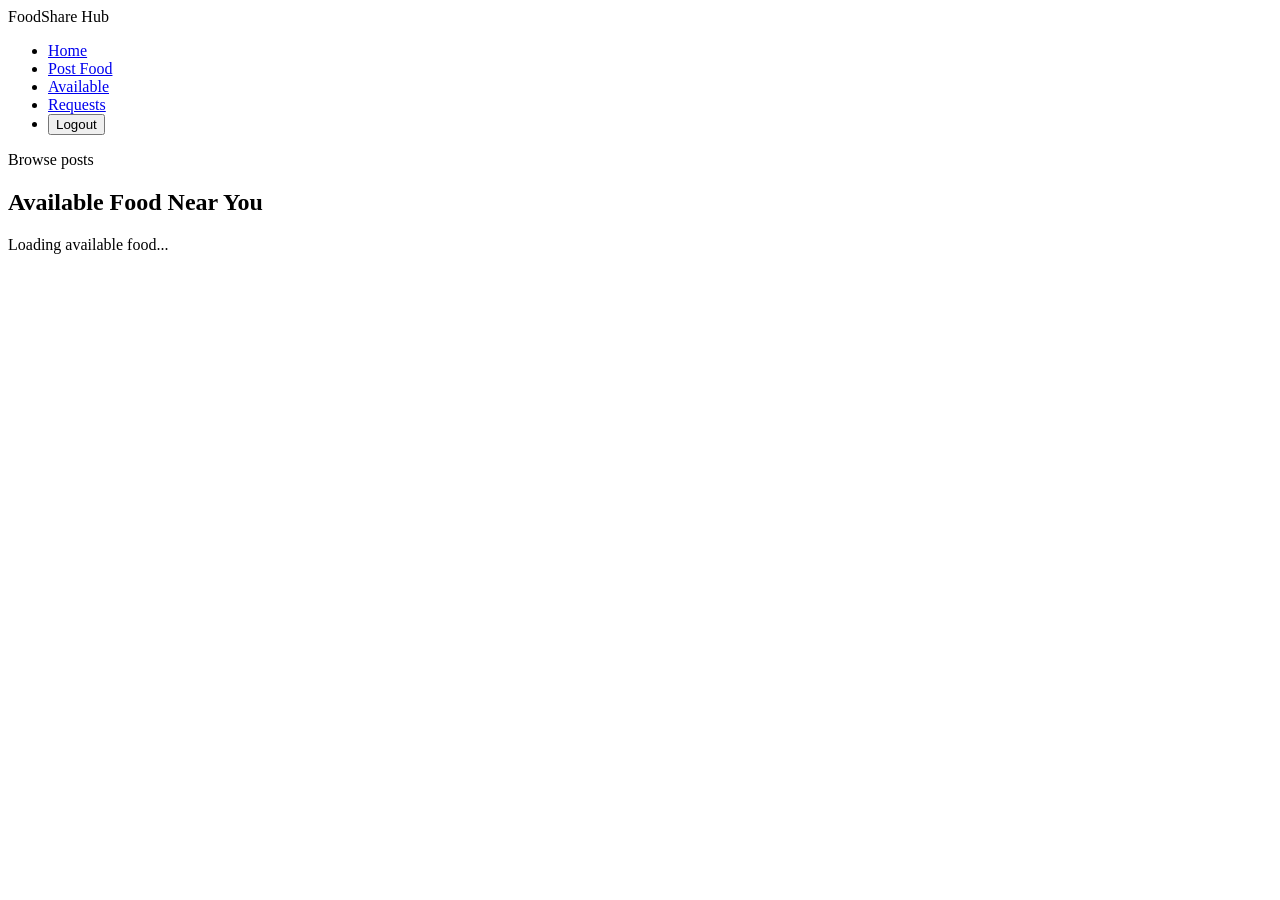
==== available.html @ a77d0328 "Add files via upload" ====
<!DOCTYPE html>
<html lang="en">
<head>
    <meta charset="UTF-8">
    <meta name="viewport" content="width=device-width, initial-scale=1.0">
    <title>Available Food - FoodShare Hub</title>
    <link rel="stylesheet" href="style.css">
    <link href="https://fonts.googleapis.com/css2?family=Poppins:wght@300;400;500;600;700&display=swap" rel="stylesheet">
</head>
<body>
    <nav class="main-nav" aria-label="Primary navigation">
        <div class="nav-brand">
            <span class="brand-logo nav-logo" aria-hidden="true">
                <span class="logo-bowl"></span>
                <span class="logo-leaf leaf-left"></span>
                <span class="logo-leaf leaf-right"></span>
                <span class="logo-steam steam-one"></span>
                <span class="logo-steam steam-two"></span>
            </span>
            <span>FoodShare Hub</span>
        </div>
        <ul class="nav-links">
            <li><a href="home.html" class="nav-link">Home</a></li>
            <li><a href="post.html" class="nav-link">Post Food</a></li>
            <li><a href="available.html" class="nav-link active" aria-current="page">Available</a></li>
            <li><a href="requests.html" class="nav-link">Requests</a></li>
            <li><button id="logoutBtn" type="button" class="nav-link logout">Logout</button></li>
        </ul>
    </nav>

    <main class="dashboard-main">
        <section class="dashboard-page active">
            <div class="page-header">
                <div>
                    <p class="eyebrow">Browse posts</p>
                    <h1>Available Food Near You</h1>
                </div>
            </div>
            <div id="foodListings" class="food-grid">
                <div class="empty-card">Loading available food...</div>
            </div>
        </section>
    </main>

    <script src="script.js"></script>
</body>
</html>
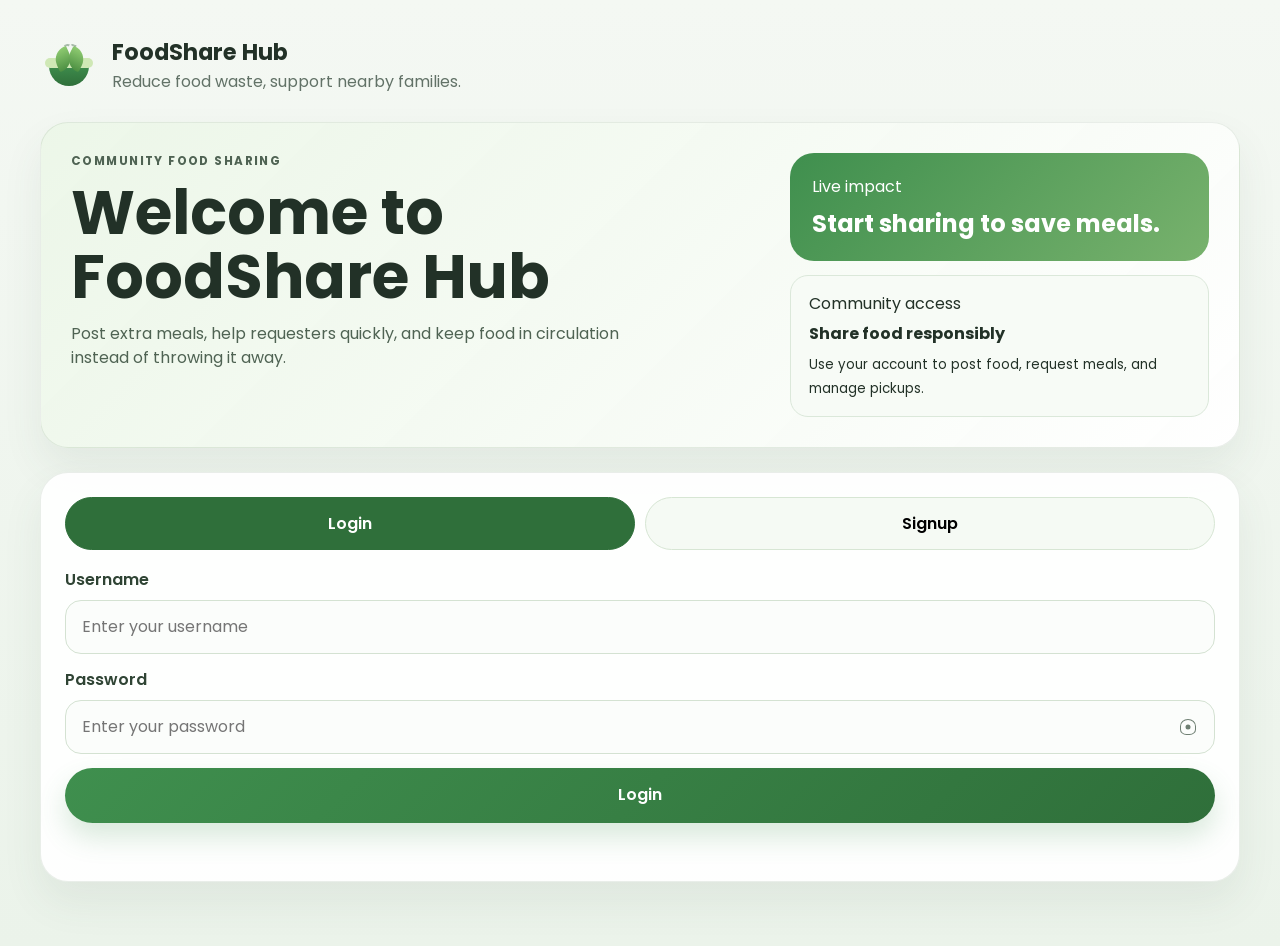
==== commit 46888f5c: "update error" ====
--- a/available.html
+++ b/available.html
@@ -4,7 +4,8 @@
     <meta charset="UTF-8">
     <meta name="viewport" content="width=device-width, initial-scale=1.0">
     <title>Available Food - FoodShare Hub</title>
-    <link rel="stylesheet" href="style.css">
+    <link rel="stylesheet" href="css/common.css">
+    <link rel="stylesheet" href="css/pages.css">
     <link href="https://fonts.googleapis.com/css2?family=Poppins:wght@300;400;500;600;700&display=swap" rel="stylesheet">
 </head>
 <body>
@@ -20,7 +21,7 @@
             <span>FoodShare Hub</span>
         </div>
         <ul class="nav-links">
-            <li><a href="home.html" class="nav-link">Home</a></li>
+            <li><a href="index.html" class="nav-link">Home</a></li>
             <li><a href="post.html" class="nav-link">Post Food</a></li>
             <li><a href="available.html" class="nav-link active" aria-current="page">Available</a></li>
             <li><a href="requests.html" class="nav-link">Requests</a></li>
@@ -42,6 +43,12 @@
         </section>
     </main>
 
-    <script src="script.js"></script>
+    <script src="supabase-config.js"></script>
+    <script src="js/core/store.js"></script>
+    <script src="js/core/app.js"></script>
+    <script src="js/modules/auth.js"></script>
+    <script src="js/modules/ui.js"></script>
+    <script src="js/modules/food.js"></script>
+    <script src="js/bootstrap/available.js"></script>
 </body>
 </html>
--- a/css/common.css
+++ b/css/common.css
@@ -0,0 +1,758 @@
+* {
+    margin: 0;
+    padding: 0;
+    box-sizing: border-box;
+}
+
+body {
+    font-family: 'Poppins', sans-serif;
+    color: #223127;
+    background: linear-gradient(180deg, #f4f8f3 0%, #ebf3ea 100%);
+    min-height: 100vh;
+    line-height: 1.5;
+}
+
+button,
+input,
+textarea,
+select {
+    font: inherit;
+}
+
+a {
+    color: inherit;
+    text-decoration: none;
+}
+
+.hidden {
+    display: none !important;
+}
+
+.btn {
+    border: none;
+    border-radius: 999px;
+    padding: 0.95rem 1.4rem;
+    font-weight: 600;
+    cursor: pointer;
+    transition: transform 0.2s ease, box-shadow 0.2s ease;
+}
+
+.btn:hover,
+.text-link:hover {
+    transform: translateY(-1px);
+}
+
+.btn-primary {
+    background: linear-gradient(135deg, #3f8f4e, #2f6f3a);
+    color: #fff;
+    box-shadow: 0 14px 28px rgba(63, 143, 78, 0.2);
+}
+
+.btn-secondary {
+    background: #fff;
+    color: #2f6f3a;
+    border: 1px solid #cfe0cf;
+}
+
+.full-width {
+    width: 100%;
+}
+
+.eyebrow {
+    text-transform: uppercase;
+    letter-spacing: 0.12em;
+    font-size: 0.74rem;
+    color: #527056;
+    font-weight: 700;
+}
+
+.welcome-shell {
+    width: min(1200px, calc(100% - 32px));
+    margin: 0 auto;
+    padding: 24px 0 48px;
+}
+
+.landing-header {
+    display: flex;
+    justify-content: space-between;
+    align-items: center;
+    gap: 16px;
+    padding: 12px 0 28px;
+}
+
+.brand-lockup {
+    display: flex;
+    align-items: center;
+    gap: 14px;
+}
+
+.brand-logo {
+    position: relative;
+    width: 58px;
+    height: 58px;
+    display: inline-block;
+    flex: 0 0 auto;
+}
+
+.nav-brand {
+    display: inline-flex;
+    align-items: center;
+    gap: 12px;
+    font-weight: 700;
+}
+
+.main-nav {
+    width: min(1200px, calc(100% - 32px));
+    margin: 0 auto;
+    padding: 24px 0 8px;
+    display: flex;
+    align-items: center;
+    justify-content: space-between;
+    gap: 16px;
+}
+
+.nav-links {
+    list-style: none;
+    display: flex;
+    align-items: center;
+    gap: 10px;
+    flex-wrap: wrap;
+}
+
+.nav-link {
+    display: inline-flex;
+    align-items: center;
+    justify-content: center;
+    padding: 0.75rem 1rem;
+    border-radius: 999px;
+    border: 1px solid transparent;
+    background: rgba(255, 255, 255, 0.78);
+    color: #2f4434;
+    font-weight: 600;
+    cursor: pointer;
+}
+
+.nav-link.active {
+    background: #2f6f3a;
+    color: #fff;
+}
+
+.nav-link.logout {
+    border-color: #d4e2d2;
+}
+
+.nav-logo {
+    width: 40px;
+    height: 40px;
+}
+
+.logo-bowl {
+    position: absolute;
+    left: 50%;
+    bottom: 8px;
+    width: 40px;
+    height: 22px;
+    transform: translateX(-50%);
+    border-radius: 0 0 22px 22px;
+    background: linear-gradient(180deg, #3f8f4e, #2f6f3a);
+    box-shadow: inset 0 2px 0 rgba(255, 255, 255, 0.2);
+}
+
+.logo-bowl::before {
+    content: '';
+    position: absolute;
+    left: 50%;
+    top: -6px;
+    width: 48px;
+    height: 10px;
+    transform: translateX(-50%);
+    border-radius: 999px;
+    background: #cfe8b5;
+}
+
+.logo-leaf {
+    position: absolute;
+    top: 12px;
+    width: 16px;
+    height: 22px;
+    background: linear-gradient(180deg, #90cc72, #4c8f42);
+    border-radius: 16px 2px 16px 2px;
+}
+
+.leaf-left {
+    left: 15px;
+    transform: rotate(-24deg);
+}
+
+.leaf-right {
+    right: 14px;
+    transform: rotate(26deg) scaleX(-1);
+}
+
+.logo-steam {
+    position: absolute;
+    top: 8px;
+    width: 8px;
+    height: 18px;
+    border-radius: 999px;
+    border: 2px solid rgba(79, 114, 83, 0.45);
+    border-color: rgba(79, 114, 83, 0.45) transparent transparent transparent;
+}
+
+.steam-one {
+    left: 24px;
+    transform: rotate(-8deg);
+}
+
+.steam-two {
+    right: 22px;
+    transform: rotate(14deg);
+}
+
+.brand-lockup h1 {
+    font-size: 1.4rem;
+}
+
+.brand-lockup p,
+.session-meta,
+.auth-hint {
+    color: #627267;
+}
+
+.landing-actions,
+.hero-buttons {
+    display: flex;
+    gap: 12px;
+    flex-wrap: wrap;
+}
+
+.landing-main {
+    display: grid;
+    gap: 24px;
+}
+
+.hero-card,
+.auth-card,
+.feature-card,
+.summary-card,
+.content-panel,
+.food-form,
+.food-card {
+    background: rgba(255, 255, 255, 0.92);
+    border: 1px solid rgba(80, 112, 86, 0.12);
+    border-radius: 28px;
+    box-shadow: 0 20px 40px rgba(68, 92, 73, 0.08);
+}
+
+.hero-card {
+    display: grid;
+    grid-template-columns: minmax(0, 1.5fr) minmax(280px, 0.9fr);
+    gap: 20px;
+    padding: 30px;
+    background: linear-gradient(135deg, rgba(235, 246, 231, 0.95), rgba(255, 255, 255, 0.98));
+}
+
+.hero-copy h2 {
+    font-size: clamp(2.2rem, 5vw, 3.8rem);
+    line-height: 1.05;
+    margin: 10px 0 14px;
+}
+
+.hero-copy p {
+    max-width: 58ch;
+    color: #4f6353;
+}
+
+.hero-side {
+    display: grid;
+    gap: 14px;
+}
+
+.metric-tile {
+    padding: 22px;
+    border-radius: 24px;
+    background: linear-gradient(135deg, #3f8f4e, #78b26d);
+    color: #fff;
+}
+
+.metric-tile strong {
+    display: block;
+    font-size: 1.5rem;
+    line-height: 1.25;
+    margin-top: 10px;
+}
+
+.metric-stack {
+    display: grid;
+    gap: 12px;
+}
+
+.mini-card,
+.mini-item,
+.empty-card {
+    padding: 16px 18px;
+    border-radius: 18px;
+    background: #f7fbf6;
+    border: 1px solid #dbe8da;
+}
+
+.mini-card strong {
+    display: block;
+    margin: 6px 0;
+}
+
+.text-link {
+    background: transparent;
+    border: 0;
+    padding: 0;
+    color: #2f6f3a;
+    font-weight: 600;
+    cursor: pointer;
+}
+
+.feature-grid {
+    display: grid;
+    grid-template-columns: repeat(3, minmax(0, 1fr));
+    gap: 18px;
+}
+
+.feature-card {
+    padding: 24px;
+}
+
+.feature-card h3 {
+    margin-bottom: 10px;
+}
+
+.auth-card {
+    padding: 24px;
+}
+
+.auth-tabs {
+    display: flex;
+    gap: 10px;
+    margin-bottom: 18px;
+}
+
+.auth-tab {
+    flex: 1;
+    border: 1px solid #d7e6d4;
+    border-radius: 999px;
+    padding: 0.85rem 1rem;
+    background: #f5faf4;
+    cursor: pointer;
+    font-weight: 600;
+}
+
+.auth-tab.active {
+    background: #2f6f3a;
+    color: #fff;
+    border-color: #2f6f3a;
+}
+
+.auth-panel {
+    display: none;
+}
+
+.auth-panel.active {
+    display: block;
+}
+
+.auth-form {
+    display: grid;
+    gap: 14px;
+}
+
+.dashboard-shell {
+    display: grid;
+    grid-template-columns: 280px minmax(0, 1fr);
+    min-height: 100vh;
+}
+
+.sidebar {
+    background: #1f3324;
+    color: #e9f5e8;
+    padding: 24px 18px;
+}
+
+.sidebar-header {
+    margin-bottom: 24px;
+}
+
+.sidebar-header h2 {
+    margin-top: 8px;
+}
+
+.sidebar .eyebrow,
+.session-meta {
+    color: #adc7af;
+}
+
+.sidebar-nav {
+    display: grid;
+    gap: 8px;
+}
+
+.side-link {
+    text-align: left;
+    border: 0;
+    border-radius: 16px;
+    padding: 14px 16px;
+    background: transparent;
+    color: inherit;
+    cursor: pointer;
+}
+
+.side-link.active,
+.side-link:hover {
+    background: rgba(255, 255, 255, 0.09);
+}
+
+.logout-link {
+    margin-top: 12px;
+}
+
+.dashboard-main {
+    padding: 28px;
+    display: grid;
+    gap: 24px;
+}
+
+.dashboard-page {
+    display: none;
+}
+
+.dashboard-page.active {
+    display: grid;
+    gap: 22px;
+}
+
+.dashboard-hero {
+    display: grid;
+    grid-template-columns: minmax(0, 1.5fr) 260px;
+    gap: 18px;
+    padding: 28px;
+    border-radius: 28px;
+    background: linear-gradient(135deg, #2f6f3a, #5d9e66);
+    color: #fff;
+}
+
+.dashboard-hero p {
+    color: rgba(255, 255, 255, 0.88);
+}
+
+.hero-kpi {
+    border-radius: 24px;
+    padding: 20px;
+    background: rgba(255, 255, 255, 0.12);
+    align-self: start;
+}
+
+.hero-kpi strong {
+    display: block;
+    margin-top: 10px;
+    font-size: 1.6rem;
+}
+
+.summary-grid,
+.dashboard-grid,
+.food-grid {
+    display: grid;
+    gap: 18px;
+}
+
+.summary-grid {
+    grid-template-columns: repeat(auto-fit, minmax(180px, 1fr));
+}
+
+.summary-card,
+.content-panel {
+    padding: 22px;
+}
+
+.summary-card strong {
+    display: block;
+    margin-top: 8px;
+    font-size: 2rem;
+}
+
+.dashboard-grid {
+    grid-template-columns: repeat(2, minmax(0, 1fr));
+}
+
+.panel-header,
+.page-header {
+    display: flex;
+    align-items: end;
+    justify-content: space-between;
+    gap: 16px;
+}
+
+.mini-list {
+    display: grid;
+    gap: 10px;
+}
+
+.food-form {
+    padding: 28px;
+    max-width: 900px;
+}
+
+.form-group {
+    display: grid;
+    gap: 8px;
+}
+
+.form-group label {
+    font-weight: 600;
+    color: #2f4434;
+}
+
+.form-group input,
+.form-group textarea,
+.form-group select {
+    width: 100%;
+    border: 1px solid #d4e2d2;
+    border-radius: 16px;
+    padding: 14px 16px;
+    background: #fbfdfb;
+}
+
+.password-field {
+    position: relative;
+}
+
+.password-field input {
+    padding-right: 46px;
+}
+
+.password-toggle {
+    position: absolute;
+    top: 50%;
+    right: 12px;
+    transform: translateY(-50%);
+    width: 30px;
+    height: 30px;
+    border: 0;
+    border-radius: 999px;
+    background: transparent;
+    color: #6e7f72;
+    cursor: pointer;
+    display: inline-flex;
+    align-items: center;
+    justify-content: center;
+}
+
+.password-toggle:hover {
+    background: #eef5ed;
+}
+
+.password-toggle-icon {
+    width: 16px;
+    height: 16px;
+    border: 1.8px solid currentColor;
+    border-radius: 10px 10px 8px 8px / 9px 9px 7px 7px;
+    position: relative;
+}
+
+.password-toggle-icon::after {
+    content: '';
+    position: absolute;
+    width: 5px;
+    height: 5px;
+    border-radius: 50%;
+    background: currentColor;
+    top: 50%;
+    left: 50%;
+    transform: translate(-50%, -50%);
+}
+
+.password-toggle.is-visible .password-toggle-icon::before {
+    content: '';
+    position: absolute;
+    width: 18px;
+    height: 1.8px;
+    background: currentColor;
+    top: 50%;
+    left: 50%;
+    transform: translate(-50%, -50%) rotate(-35deg);
+}
+
+.form-group textarea {
+    min-height: 120px;
+    resize: vertical;
+}
+
+.form-row {
+    display: grid;
+    grid-template-columns: repeat(2, minmax(0, 1fr));
+    gap: 16px;
+}
+
+.feedback-message {
+    min-height: 24px;
+    margin-top: 10px;
+    font-size: 0.95rem;
+}
+
+.feedback-message.error {
+    color: #b03b3b;
+}
+
+.feedback-message.success,
+.success-message {
+    color: #2f6f3a;
+}
+
+.success-message {
+    padding: 16px 18px;
+    border-radius: 18px;
+    background: #eef8ec;
+    border: 1px solid #d4e6d0;
+}
+
+.image-preview {
+    margin-top: 8px;
+    padding: 14px;
+    border-radius: 18px;
+    border: 1px solid #d6e4d4;
+    background: #f8fcf7;
+}
+
+.image-preview img,
+.food-card-image {
+    width: 100%;
+    border-radius: 18px;
+    object-fit: cover;
+}
+
+.image-preview img {
+    max-height: 240px;
+}
+
+.food-grid {
+    grid-template-columns: repeat(auto-fill, minmax(300px, 1fr));
+}
+
+.food-card {
+    padding: 20px;
+    position: relative;
+}
+
+.food-card-body {
+    display: grid;
+    gap: 10px;
+}
+
+.food-card-image {
+    height: 220px;
+    margin-bottom: 14px;
+}
+
+.claimed-badge,
+.status-pill {
+    display: inline-flex;
+    align-items: center;
+    justify-content: center;
+    padding: 6px 12px;
+    border-radius: 999px;
+    background: #eef8ec;
+    color: #2f6f3a;
+    font-weight: 600;
+}
+
+.claimed-badge {
+    position: absolute;
+    top: 16px;
+    right: 16px;
+}
+
+.food-card.claimed {
+    opacity: 0.78;
+}
+
+.contact-panel {
+    background: #f6fbf5;
+    border: 1px solid #d8e6d6;
+    border-radius: 18px;
+    padding: 14px 16px;
+    margin: 12px 0;
+}
+
+.food-meta {
+    display: flex;
+    justify-content: space-between;
+    gap: 12px;
+    margin: 14px 0;
+    color: #56705a;
+}
+
+.pickup-note {
+    margin-bottom: 14px;
+}
+
+.empty-card.small {
+    padding: 14px 16px;
+}
+
+@media (max-width: 1080px) {
+    .hero-card,
+    .dashboard-hero,
+    .dashboard-grid {
+        grid-template-columns: 1fr;
+    }
+
+    .feature-grid,
+    .summary-grid {
+        grid-template-columns: 1fr;
+    }
+
+    .dashboard-shell {
+        grid-template-columns: 1fr;
+    }
+}
+
+@media (max-width: 720px) {
+    .main-nav,
+    .landing-header,
+    .panel-header,
+    .page-header {
+        flex-direction: column;
+        align-items: stretch;
+    }
+
+    .form-row,
+    .auth-tabs {
+        grid-template-columns: 1fr;
+        display: grid;
+    }
+
+    .welcome-shell,
+    .dashboard-main {
+        width: min(100% - 20px, 1200px);
+        margin: 0 auto;
+        padding-left: 0;
+        padding-right: 0;
+    }
+
+    .nav-links {
+        width: 100%;
+    }
+
+    .nav-link {
+        width: 100%;
+    }
+
+    .hero-card,
+    .auth-card,
+    .food-form,
+    .summary-card,
+    .content-panel,
+    .food-card {
+        border-radius: 22px;
+    }
+
+    .sidebar {
+        border-radius: 0 0 24px 24px;
+    }
+}
--- a/css/pages.css
+++ b/css/pages.css
@@ -0,0 +1,12 @@
+body {
+    padding-bottom: 32px;
+}
+
+.main-nav {
+    padding-bottom: 20px;
+}
+
+.dashboard-main {
+    width: min(1200px, calc(100% - 32px));
+    margin: 0 auto;
+}
